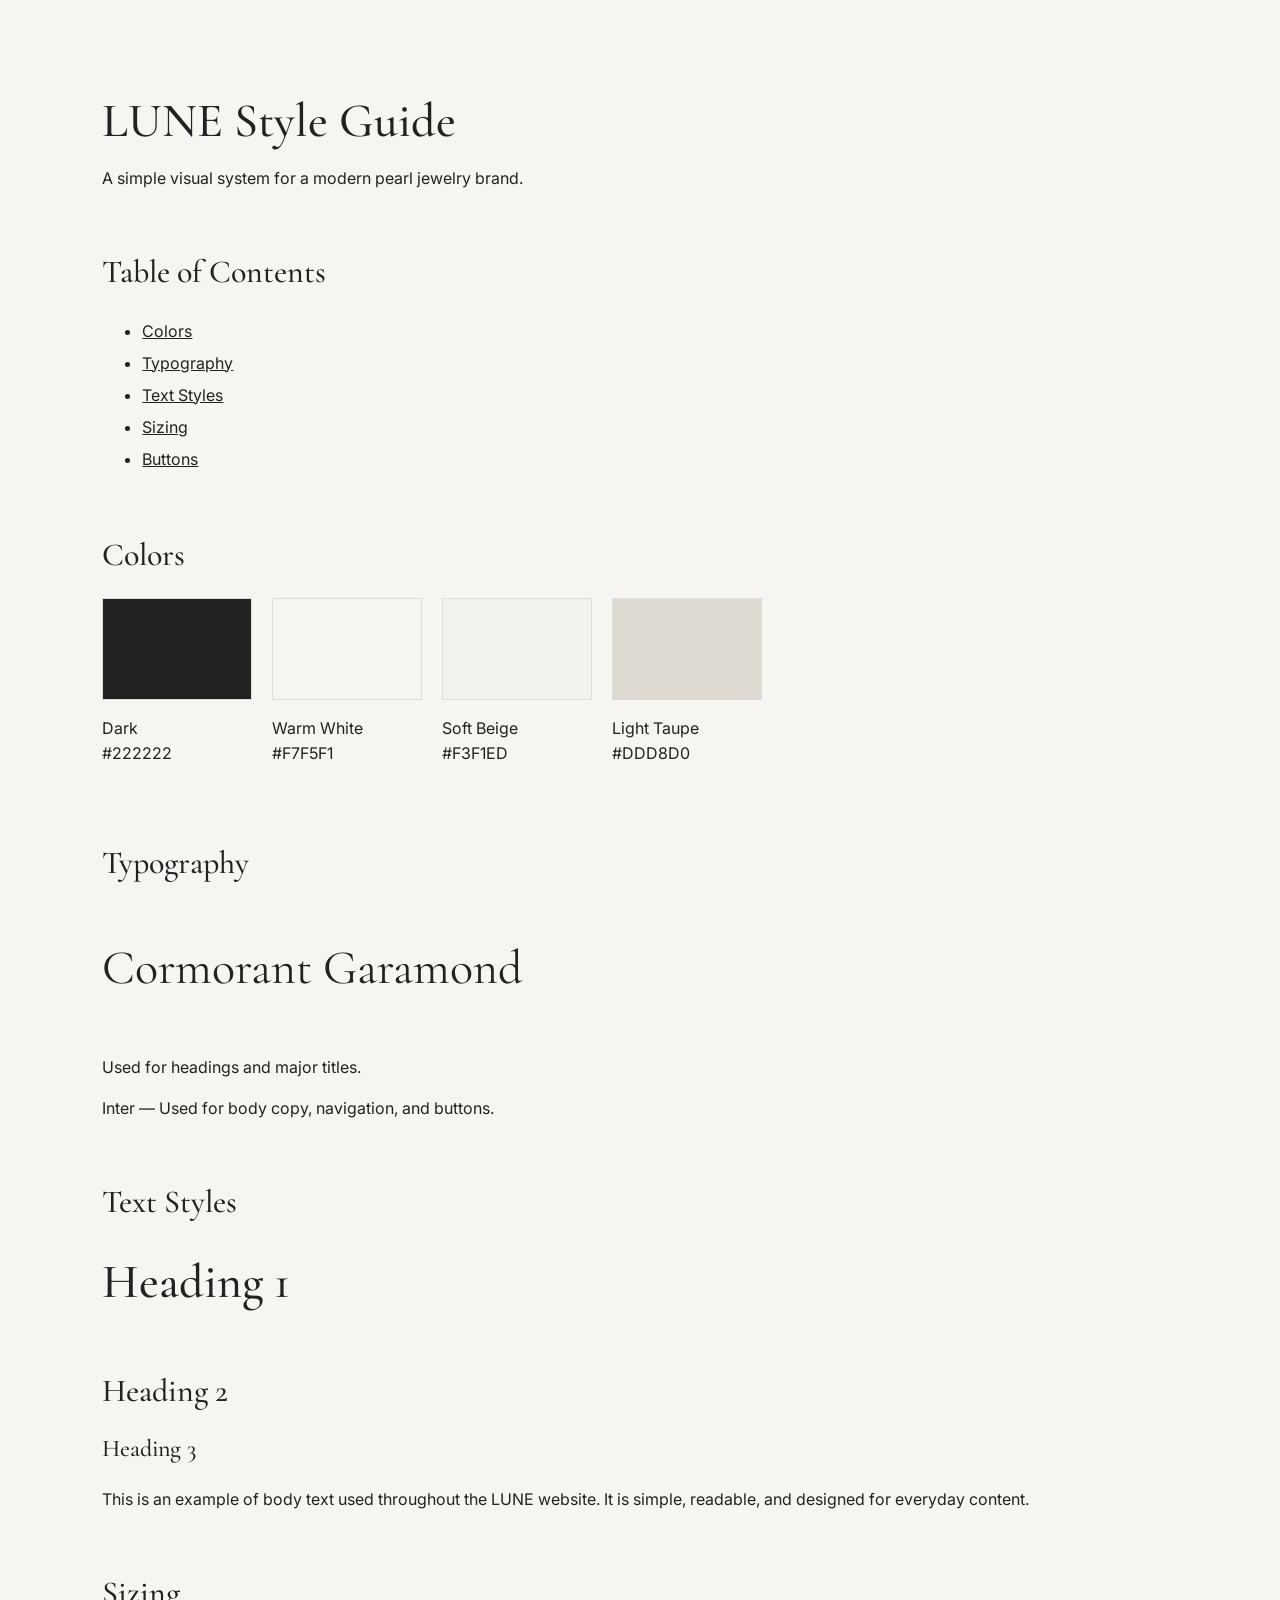
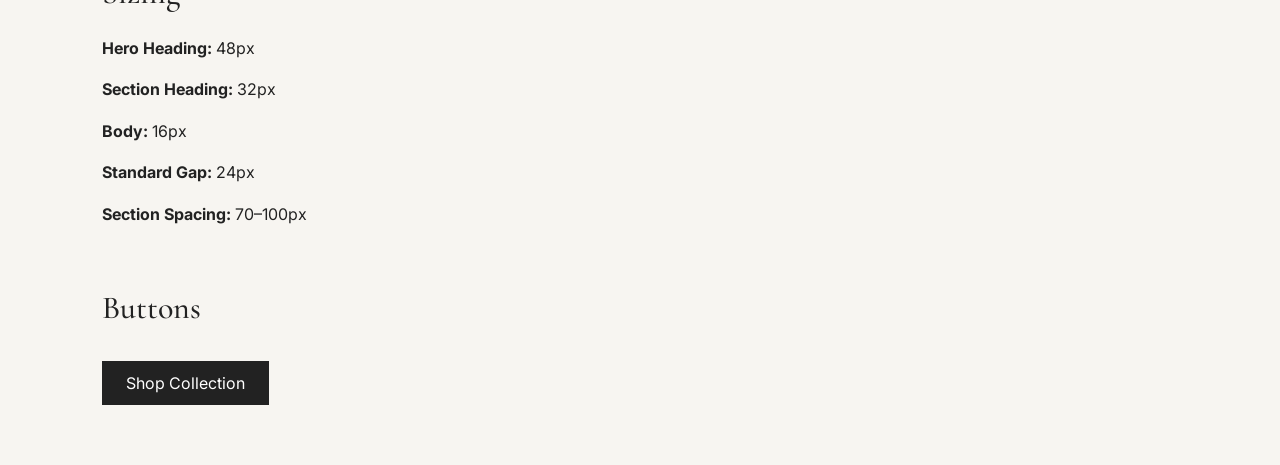
==== vera.liu/style-guide/index.html @ 32836387 "Update Module 4 style guide" ====
<!DOCTYPE html>
<html lang="en">

<head>
    <meta charset="UTF-8">
    <meta name="viewport" content="width=device-width, initial-scale=1.0">

    <title>LUNE Style Guide</title>

    <link rel="preconnect" href="https://fonts.googleapis.com">
    <link rel="preconnect" href="https://fonts.gstatic.com" crossorigin>
    <link href="https://fonts.googleapis.com/css2?family=Cormorant+Garamond:wght@500;600&family=Inter:wght@400;500;600&display=swap" rel="stylesheet">

    <style>

        body {
            margin: 0;
            padding: 60px 8%;
            font-family: "Inter", sans-serif;
            color: #222;
            background: #f7f5f1;
        }

        h1,
        h2,
        h3 {
            font-family: "Cormorant Garamond", serif;
            font-weight: 500;
        }

        h1 {
            font-size: 48px;
            margin-bottom: 10px;
        }

        h2 {
            font-size: 32px;
            margin-top: 60px;
            margin-bottom: 24px;
        }

        h3 {
            font-size: 24px;
        }

        p {
            font-size: 16px;
            line-height: 1.6;
        }

        a {
            color: #222;
        }

        .toc {
            line-height: 2;
        }

        .color-row {
            display: flex;
            gap: 20px;
            flex-wrap: wrap;
        }

        .color-box {
            width: 150px;
        }

        .swatch {
            height: 100px;
            border: 1px solid #ddd;
        }

        .dark {
            background: #222222;
        }

        .warm-white {
            background: #f7f5f1;
        }

        .soft-beige {
            background: #f3f1ed;
        }

        .taupe {
            background: #ddd8d0;
        }

        .sample-heading {
            font-family: "Cormorant Garamond", serif;
            font-size: 48px;
        }

        .sample-body {
            font-family: "Inter", sans-serif;
            font-size: 16px;
        }

        .button {
            display: inline-block;
            margin-top: 10px;
            padding: 12px 24px;
            background: #222;
            color: white;
            text-decoration: none;
        }

    </style>
</head>

<body>

    <h1>LUNE Style Guide</h1>
    <p>A simple visual system for a modern pearl jewelry brand.</p>


    <h2>Table of Contents</h2>

    <ul class="toc">
        <li><a href="#colors">Colors</a></li>
        <li><a href="#typography">Typography</a></li>
        <li><a href="#text">Text Styles</a></li>
        <li><a href="#sizing">Sizing</a></li>
        <li><a href="#buttons">Buttons</a></li>
    </ul>


    <h2 id="colors">Colors</h2>

    <div class="color-row">

        <div class="color-box">
            <div class="swatch dark"></div>
            <p>Dark<br>#222222</p>
        </div>

        <div class="color-box">
            <div class="swatch warm-white"></div>
            <p>Warm White<br>#F7F5F1</p>
        </div>

        <div class="color-box">
            <div class="swatch soft-beige"></div>
            <p>Soft Beige<br>#F3F1ED</p>
        </div>

        <div class="color-box">
            <div class="swatch taupe"></div>
            <p>Light Taupe<br>#DDD8D0</p>
        </div>

    </div>


    <h2 id="typography">Typography</h2>

    <p class="sample-heading">Cormorant Garamond</p>
    <p>Used for headings and major titles.</p>

    <p class="sample-body">
        Inter — Used for body copy, navigation, and buttons.
    </p>


    <h2 id="text">Text Styles</h2>

    <h1>Heading 1</h1>
    <h2>Heading 2</h2>
    <h3>Heading 3</h3>

    <p>
        This is an example of body text used throughout the LUNE website.
        It is simple, readable, and designed for everyday content.
    </p>


    <h2 id="sizing">Sizing</h2>

    <p><strong>Hero Heading:</strong> 48px</p>
    <p><strong>Section Heading:</strong> 32px</p>
    <p><strong>Body:</strong> 16px</p>
    <p><strong>Standard Gap:</strong> 24px</p>
    <p><strong>Section Spacing:</strong> 70–100px</p>


    <h2 id="buttons">Buttons</h2>

    <a href="#" class="button">Shop Collection</a>


</body>

</html>
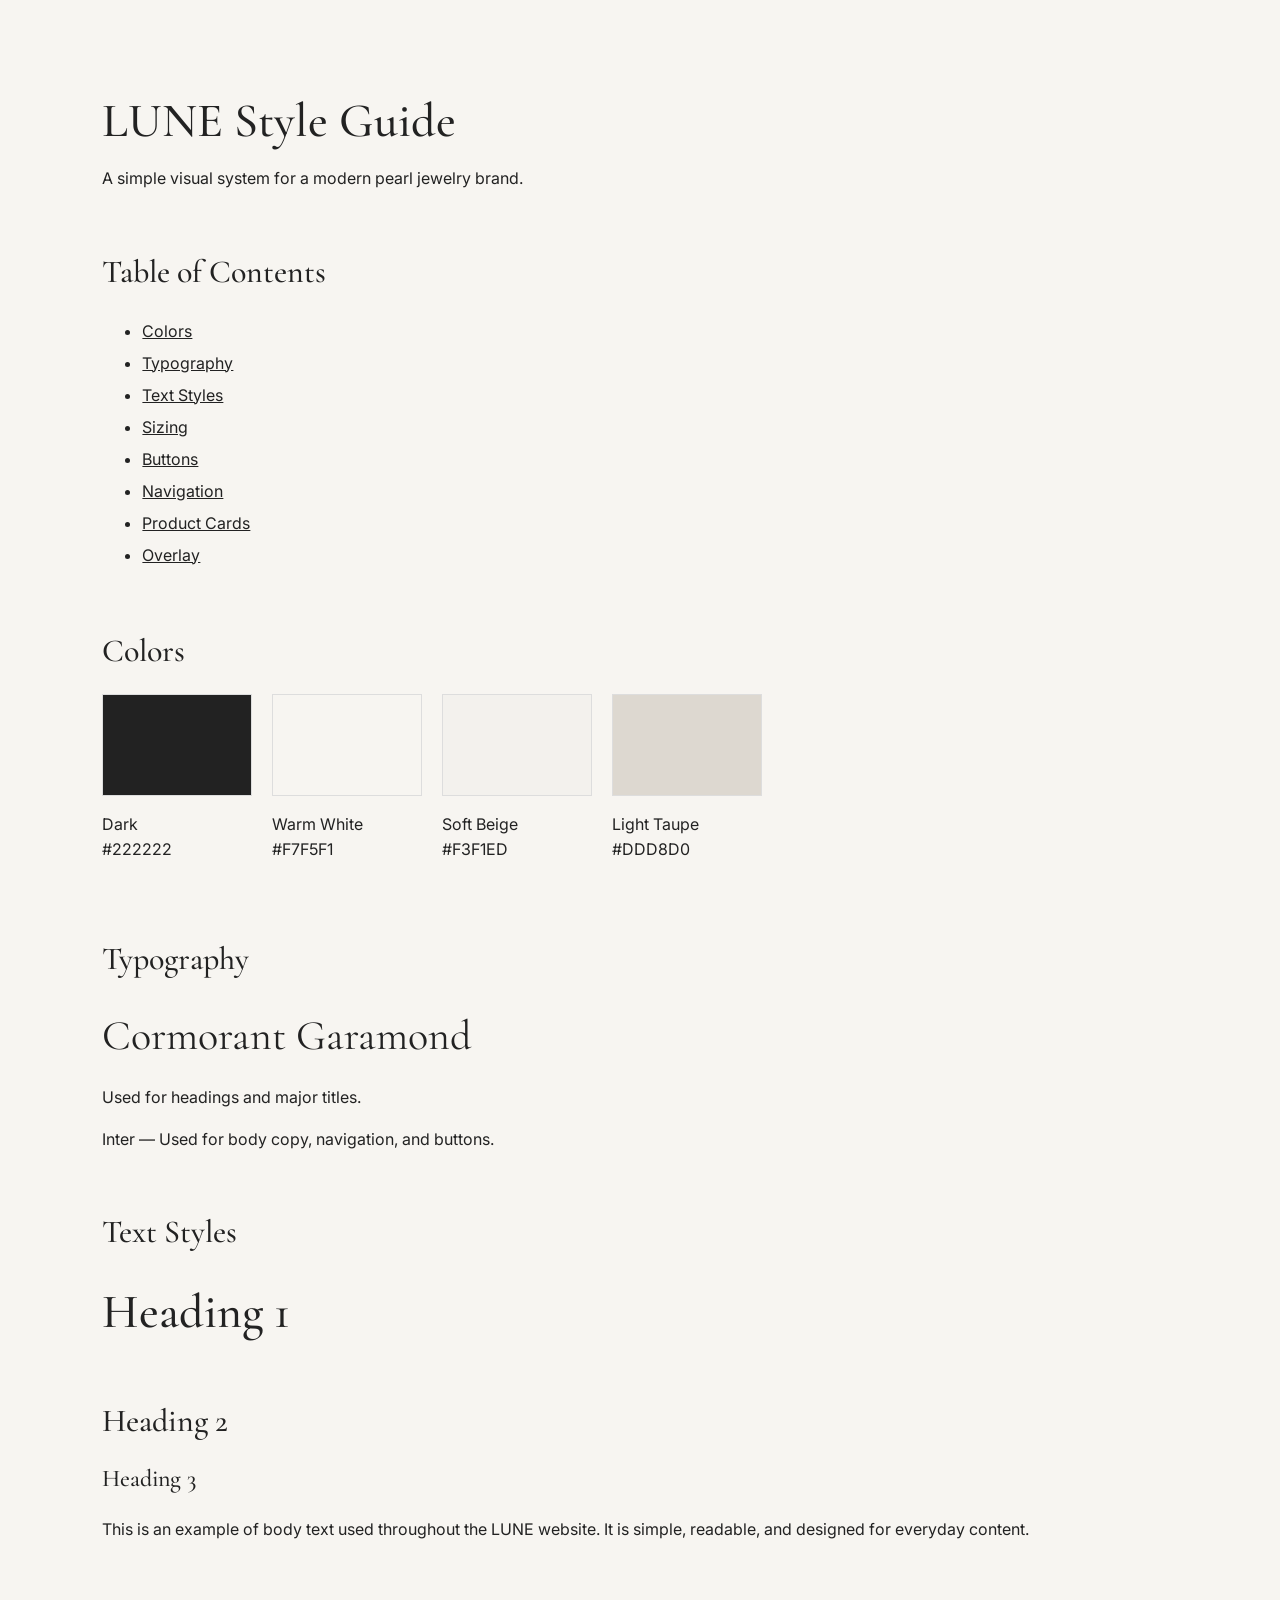
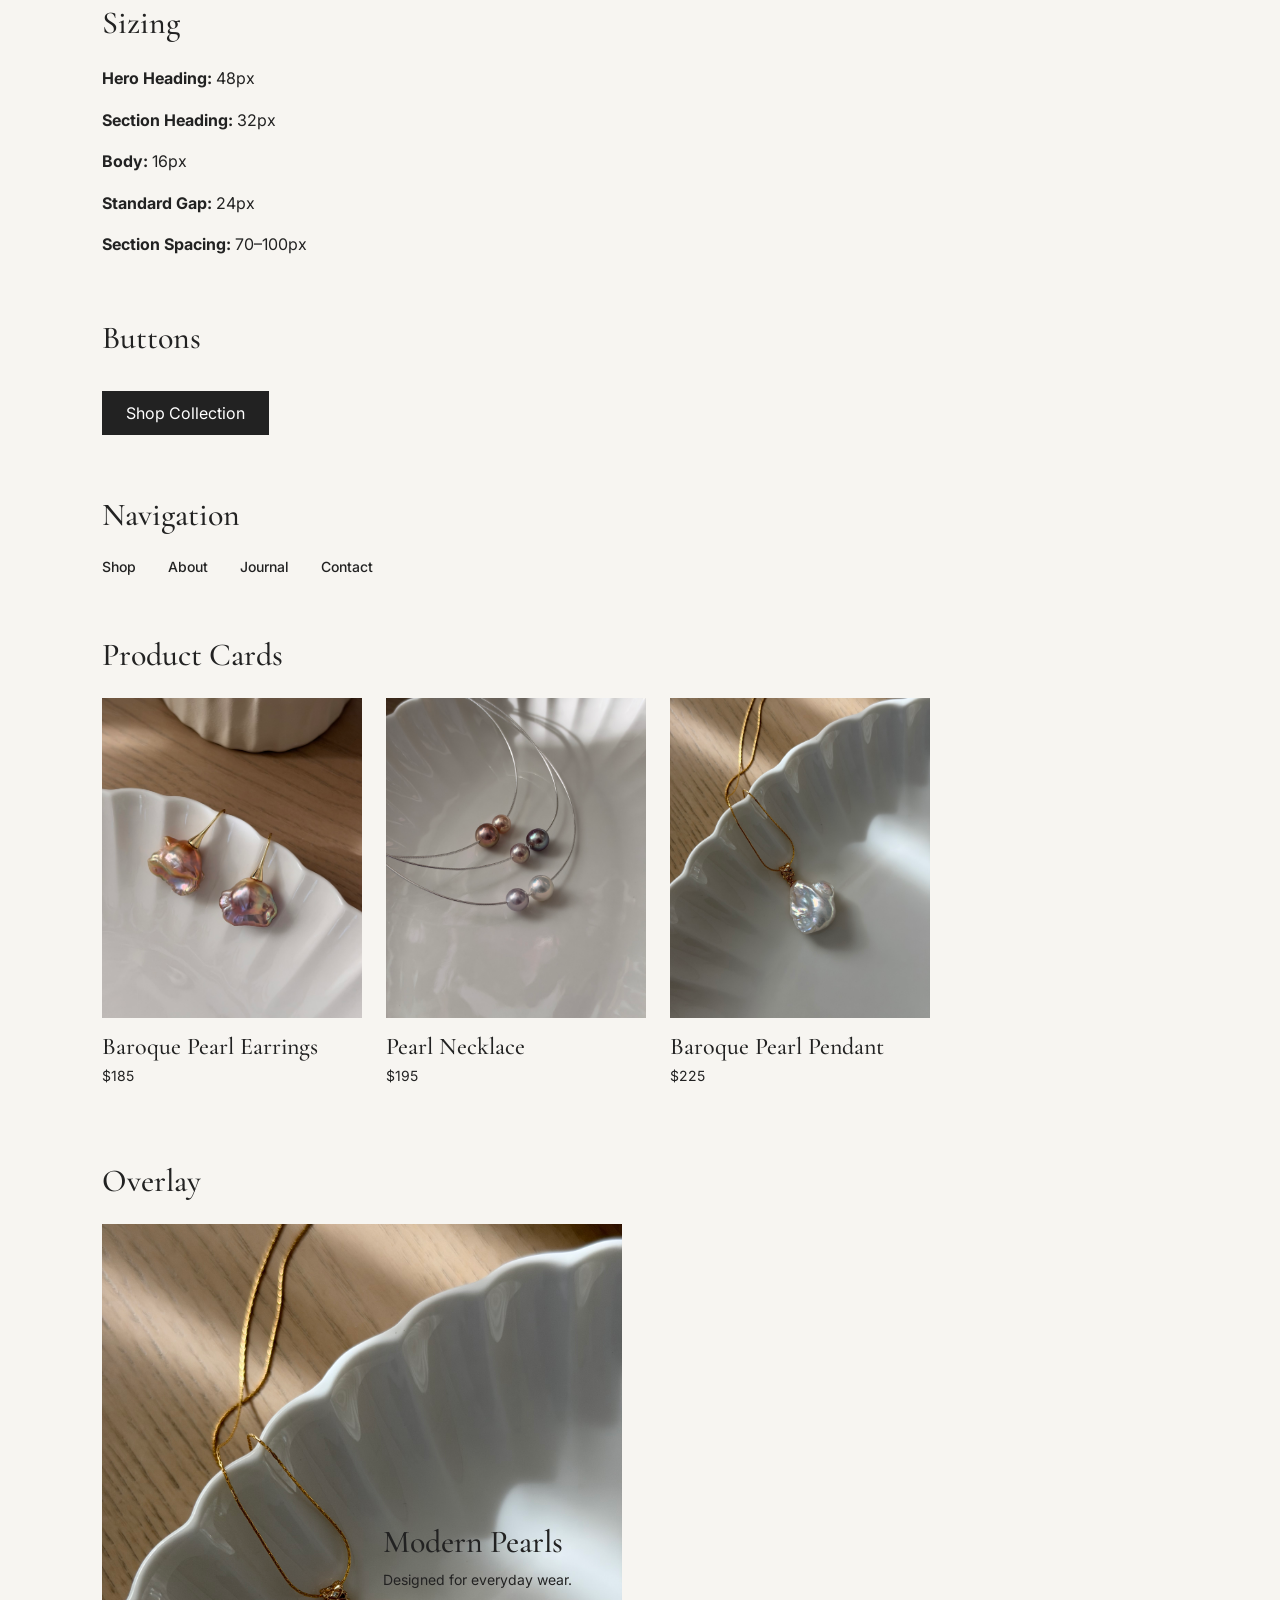
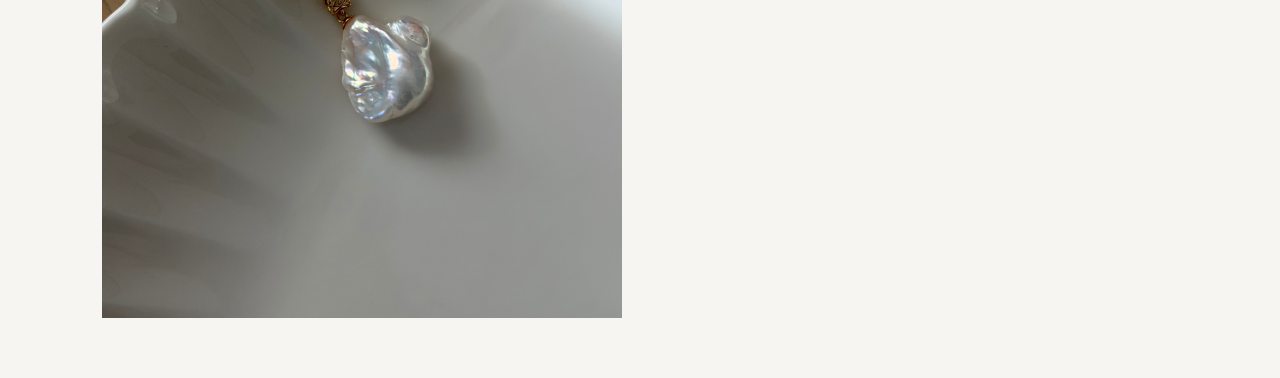
==== commit a8102b6e: "Update style guide with navigation, product cards, and overlay" ====
--- a/vera.liu/style-guide/index.html
+++ b/vera.liu/style-guide/index.html
@@ -52,9 +52,15 @@
             color: #222;
         }
 
+
+        /* TABLE OF CONTENTS */
+
         .toc {
             line-height: 2;
         }
+
+
+        /* COLORS */
 
         .color-row {
             display: flex;
@@ -87,15 +93,23 @@
             background: #ddd8d0;
         }
 
+
+        /* TYPOGRAPHY */
+
         .sample-heading {
             font-family: "Cormorant Garamond", serif;
-            font-size: 48px;
+            font-size: 42px;
+            margin-top: 0;
+            margin-bottom: 12px;
         }
 
         .sample-body {
             font-family: "Inter", sans-serif;
             font-size: 16px;
         }
+
+
+        /* BUTTONS */
 
         .button {
             display: inline-block;
@@ -106,14 +120,104 @@
             text-decoration: none;
         }
 
+
+        /* NAVIGATION */
+
+        .nav-sample {
+            display: flex;
+            gap: 32px;
+        }
+
+        .nav-sample a {
+            font-size: 14px;
+            font-weight: 500;
+            text-decoration: none;
+        }
+
+        .nav-sample a:hover {
+            text-decoration: underline;
+        }
+
+
+        /* PRODUCT CARDS */
+
+        .product-row {
+            display: flex;
+            gap: 24px;
+            flex-wrap: wrap;
+        }
+
+        .product-card {
+            width: 260px;
+        }
+
+        .product-card img {
+            width: 100%;
+            height: 320px;
+            object-fit: cover;
+            display: block;
+        }
+
+        .product-card h3 {
+            margin-top: 14px;
+            margin-bottom: 4px;
+        }
+
+        .product-card p {
+            margin-top: 0;
+            font-size: 14px;
+        }
+
+
+        /* OVERLAY */
+
+        .overlay-sample {
+            position: relative;
+            width: 520px;
+            max-width: 100%;
+        }
+
+        .overlay-sample img {
+            width: 100%;
+            display: block;
+        }
+
+        .overlay-text {
+            position: absolute;
+            top: 48%;
+            right: 8%;
+            transform: translateY(-50%);
+            width: 38%;
+            text-align: left;
+            color: #222222;
+        }
+
+        .overlay-text h3 {
+            font-size: 32px;
+            margin: 0 0 8px;
+            color: #222222;
+        }
+
+        .overlay-text p {
+            margin: 0;
+            font-size: 14px;
+            color: #222222;
+        }
+
     </style>
 </head>
 
+
 <body>
 
     <h1>LUNE Style Guide</h1>
-    <p>A simple visual system for a modern pearl jewelry brand.</p>
-
+
+    <p>
+        A simple visual system for a modern pearl jewelry brand.
+    </p>
+
+
+    <!-- TABLE OF CONTENTS -->
 
     <h2>Table of Contents</h2>
 
@@ -123,8 +227,13 @@
         <li><a href="#text">Text Styles</a></li>
         <li><a href="#sizing">Sizing</a></li>
         <li><a href="#buttons">Buttons</a></li>
+        <li><a href="#navigation">Navigation</a></li>
+        <li><a href="#product-cards">Product Cards</a></li>
+        <li><a href="#overlay">Overlay</a></li>
     </ul>
 
+
+    <!-- COLORS -->
 
     <h2 id="colors">Colors</h2>
 
@@ -153,20 +262,31 @@
     </div>
 
 
+    <!-- TYPOGRAPHY -->
+
     <h2 id="typography">Typography</h2>
 
-    <p class="sample-heading">Cormorant Garamond</p>
-    <p>Used for headings and major titles.</p>
+    <p class="sample-heading">
+        Cormorant Garamond
+    </p>
+
+    <p>
+        Used for headings and major titles.
+    </p>
 
     <p class="sample-body">
         Inter — Used for body copy, navigation, and buttons.
     </p>
 
 
+    <!-- TEXT STYLES -->
+
     <h2 id="text">Text Styles</h2>
 
     <h1>Heading 1</h1>
+
     <h2>Heading 2</h2>
+
     <h3>Heading 3</h3>
 
     <p>
@@ -175,18 +295,150 @@
     </p>
 
 
+    <!-- SIZING -->
+
     <h2 id="sizing">Sizing</h2>
 
-    <p><strong>Hero Heading:</strong> 48px</p>
-    <p><strong>Section Heading:</strong> 32px</p>
-    <p><strong>Body:</strong> 16px</p>
-    <p><strong>Standard Gap:</strong> 24px</p>
-    <p><strong>Section Spacing:</strong> 70–100px</p>
-
+    <p>
+        <strong>Hero Heading:</strong> 48px
+    </p>
+
+    <p>
+        <strong>Section Heading:</strong> 32px
+    </p>
+
+    <p>
+        <strong>Body:</strong> 16px
+    </p>
+
+    <p>
+        <strong>Standard Gap:</strong> 24px
+    </p>
+
+    <p>
+        <strong>Section Spacing:</strong> 70–100px
+    </p>
+
+
+    <!-- BUTTONS -->
 
     <h2 id="buttons">Buttons</h2>
 
-    <a href="#" class="button">Shop Collection</a>
+    <a href="#" class="button">
+        Shop Collection
+    </a>
+
+
+    <!-- NAVIGATION -->
+
+    <h2 id="navigation">Navigation</h2>
+
+    <div class="nav-sample">
+
+        <a href="#">Shop</a>
+
+        <a href="#">About</a>
+
+        <a href="#">Journal</a>
+
+        <a href="#">Contact</a>
+
+    </div>
+
+
+    <!-- PRODUCT CARDS -->
+
+    <h2 id="product-cards">Product Cards</h2>
+
+    <div class="product-row">
+
+
+        <!-- PRODUCT 1 -->
+
+        <div class="product-card">
+
+            <img
+                src="images/earrings.jpg"
+                alt="Baroque pearl earrings"
+            >
+
+            <h3>
+                Baroque Pearl Earrings
+            </h3>
+
+            <p>
+                $185
+            </p>
+
+        </div>
+
+
+        <!-- PRODUCT 2 -->
+
+        <div class="product-card">
+
+            <img
+                src="images/necklace.jpg"
+                alt="Pearl necklace"
+            >
+
+            <h3>
+                Pearl Necklace
+            </h3>
+
+            <p>
+                $195
+            </p>
+
+        </div>
+
+
+        <!-- PRODUCT 3 -->
+
+        <div class="product-card">
+
+            <img
+                src="images/pendant.jpg"
+                alt="Baroque pearl pendant"
+            >
+
+            <h3>
+                Baroque Pearl Pendant
+            </h3>
+
+            <p>
+                $225
+            </p>
+
+        </div>
+
+    </div>
+
+
+    <!-- OVERLAY -->
+
+    <h2 id="overlay">Overlay</h2>
+
+    <div class="overlay-sample">
+
+        <img
+            src="images/pendant.jpg"
+            alt="Baroque pearl pendant"
+        >
+
+        <div class="overlay-text">
+
+            <h3>
+                Modern Pearls
+            </h3>
+
+            <p>
+                Designed for everyday wear.
+            </p>
+
+        </div>
+
+    </div>
 
 
 </body>
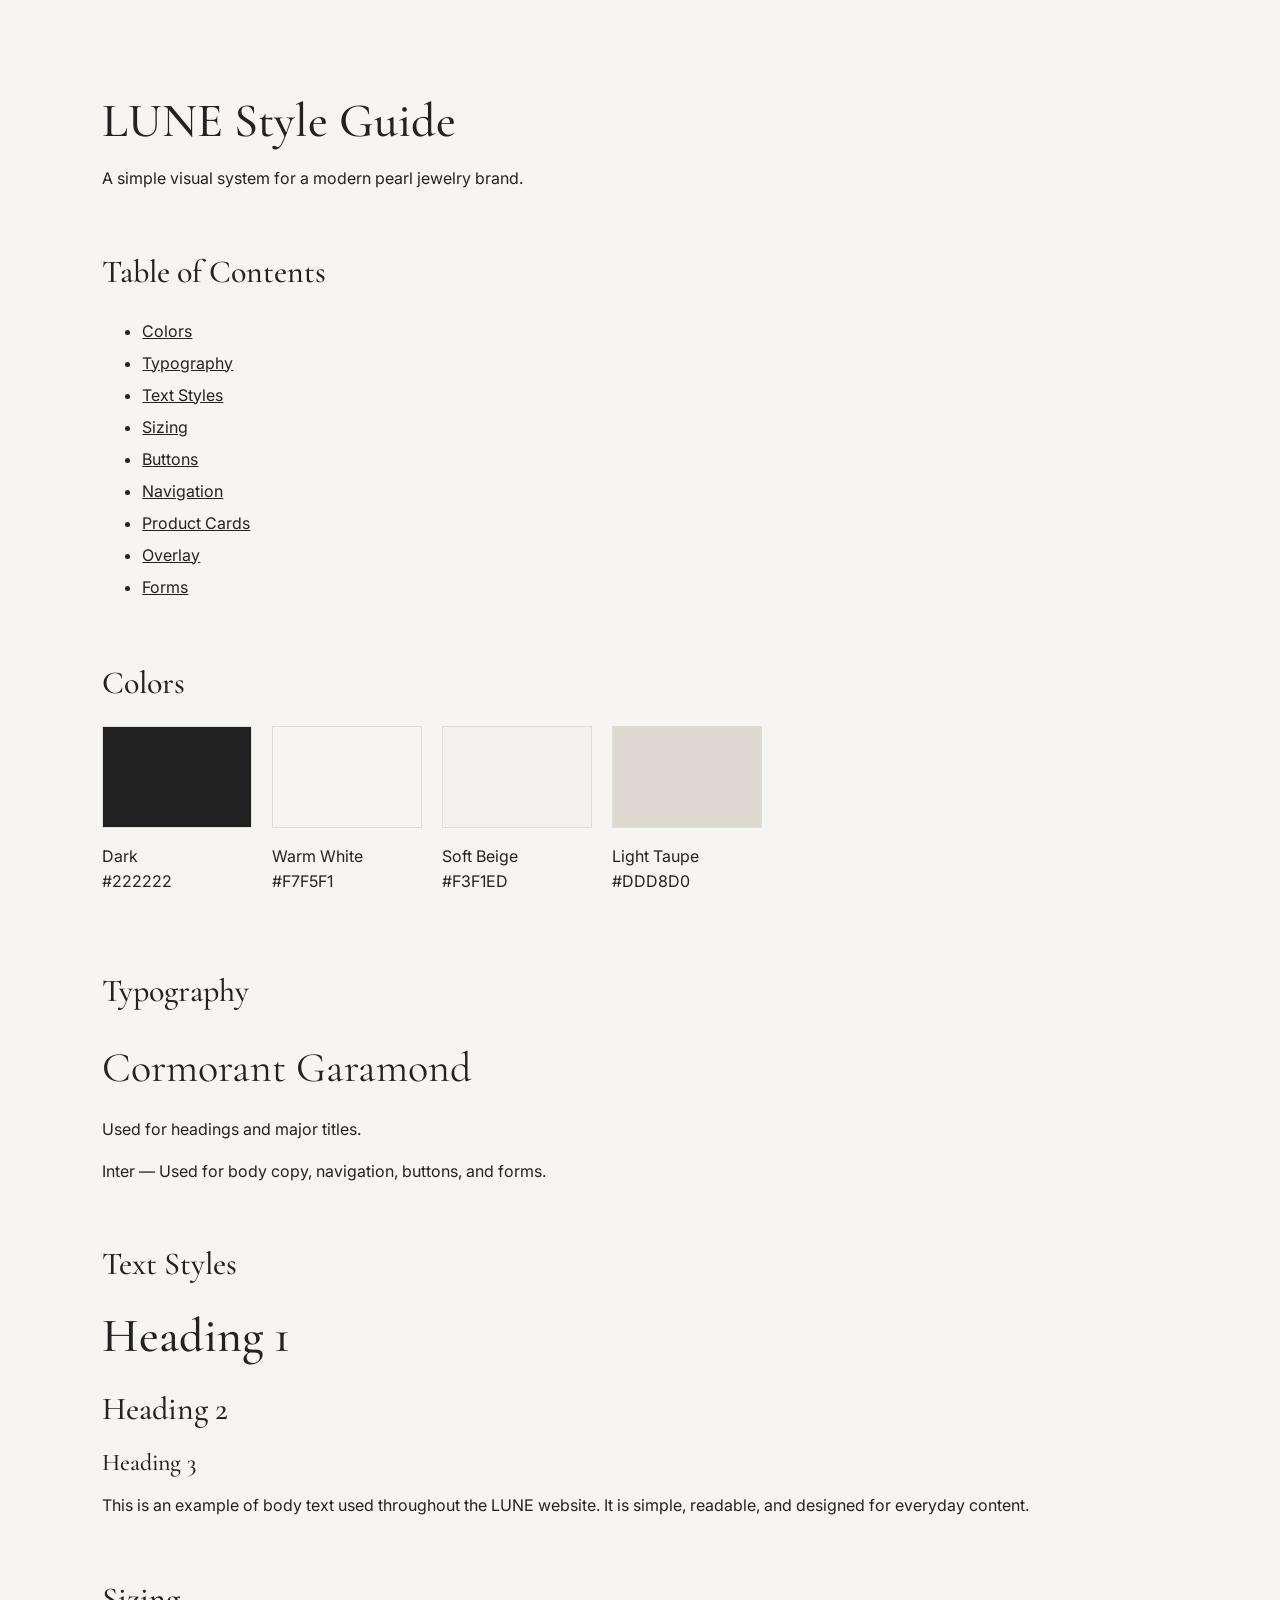
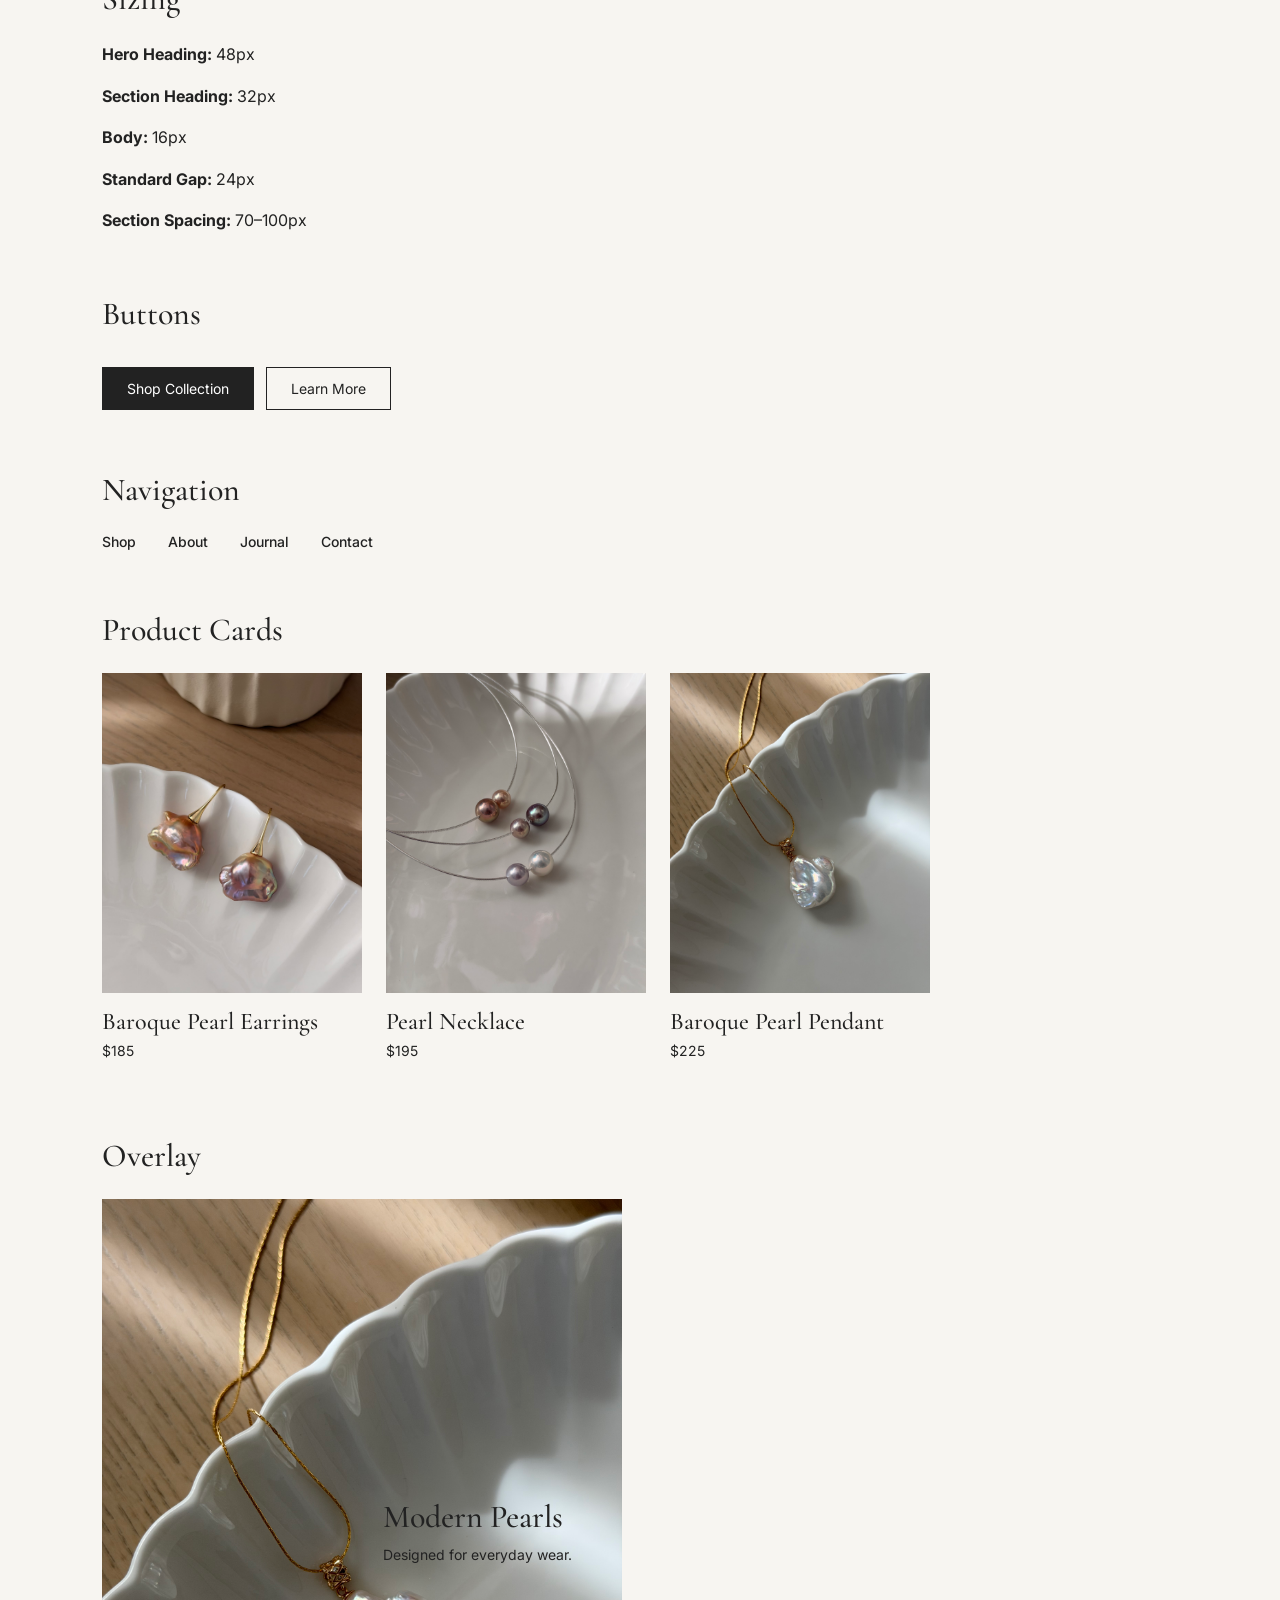
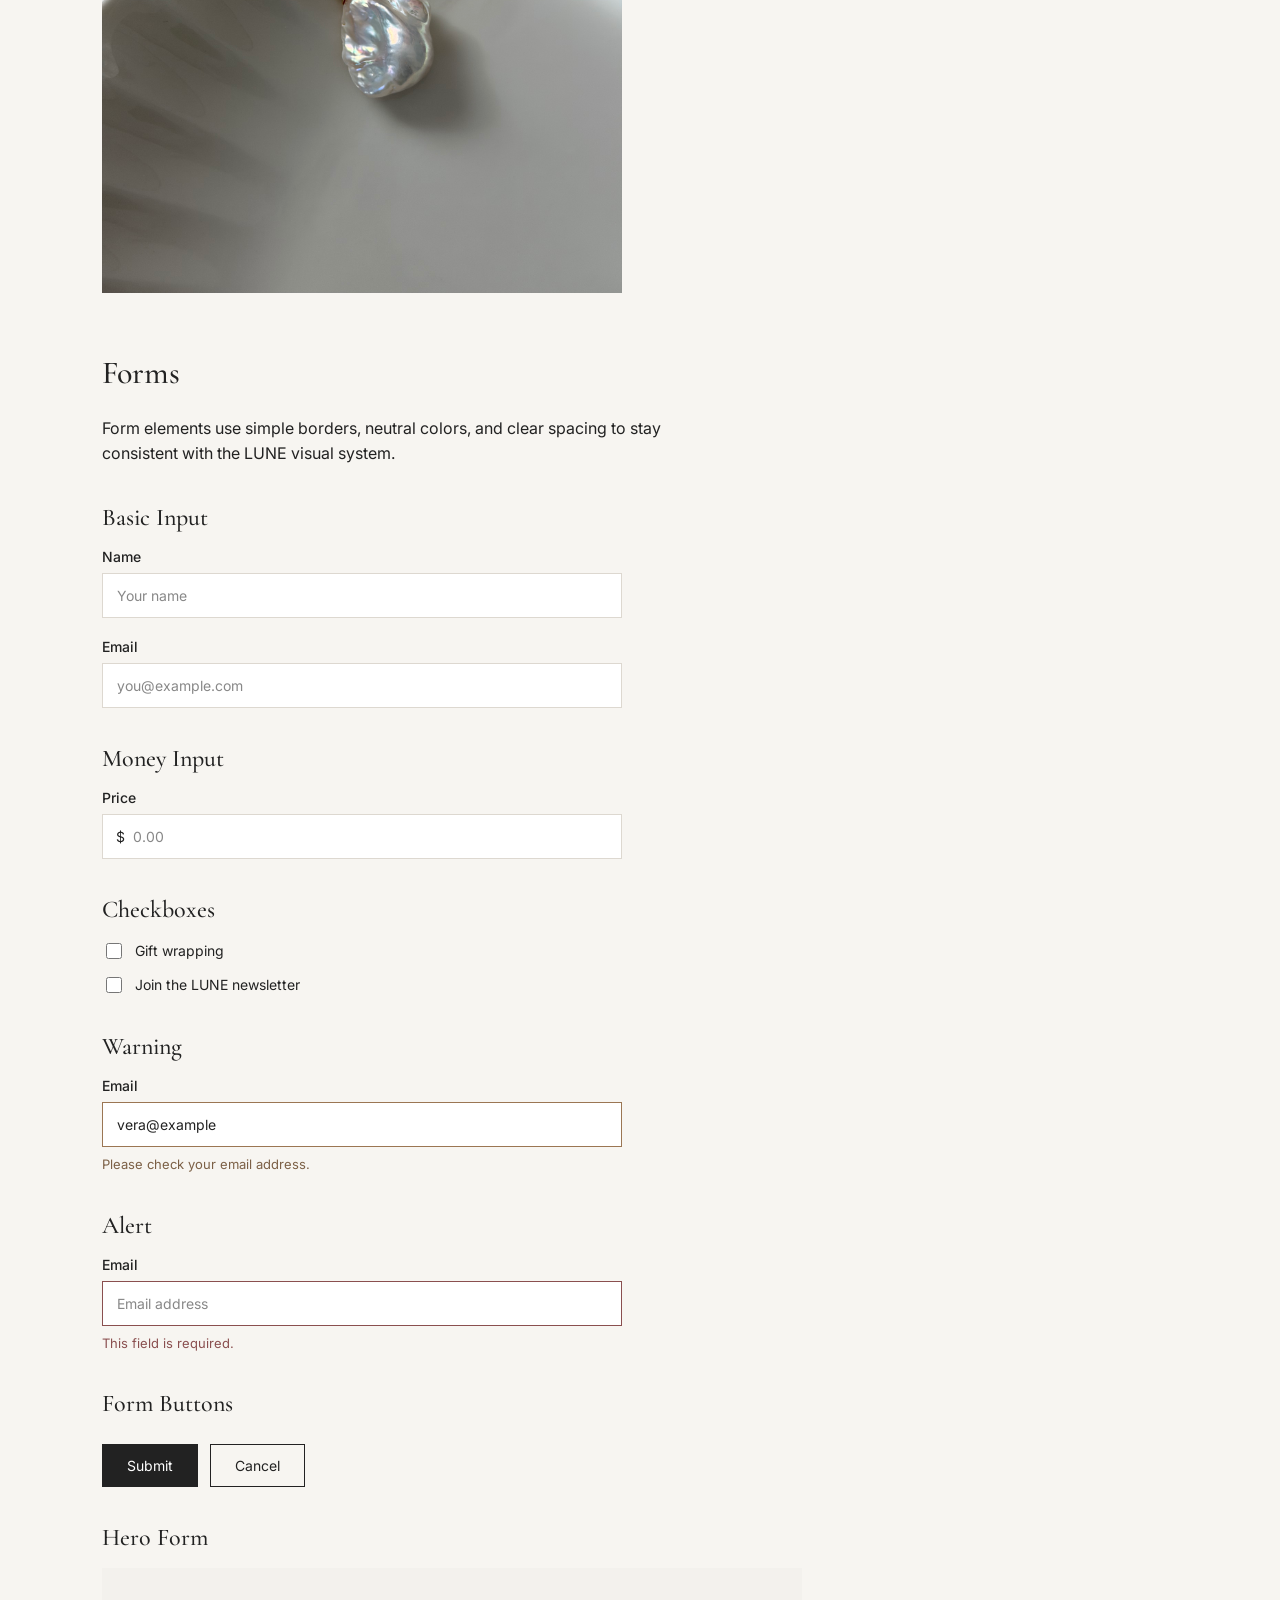
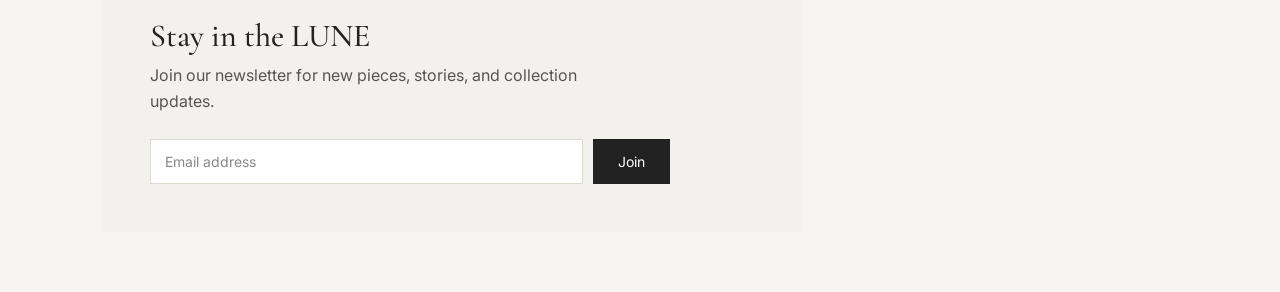
==== commit 653026b8: "Add form elements and states to style guide" ====
--- a/vera.liu/style-guide/index.html
+++ b/vera.liu/style-guide/index.html
@@ -109,15 +109,44 @@
         }
 
 
+        /* TEXT STYLE SAMPLES */
+
+        .text-style-samples h1 {
+            margin: 0 0 24px;
+        }
+
+        .text-style-samples h2 {
+            margin: 0 0 20px;
+        }
+
+        .text-style-samples h3 {
+            margin: 0 0 16px;
+        }
+
+        .text-style-samples p {
+            margin: 0;
+        }
+
+
         /* BUTTONS */
 
         .button {
             display: inline-block;
+            padding: 12px 24px;
             margin-top: 10px;
-            padding: 12px 24px;
+            margin-right: 8px;
             background: #222;
-            color: white;
+            color: #fff;
+            border: 1px solid #222;
             text-decoration: none;
+            font-family: "Inter", sans-serif;
+            font-size: 14px;
+            cursor: pointer;
+        }
+
+        .button-secondary {
+            background: transparent;
+            color: #222;
         }
 
 
@@ -126,6 +155,7 @@
         .nav-sample {
             display: flex;
             gap: 32px;
+            flex-wrap: wrap;
         }
 
         .nav-sample a {
@@ -189,19 +219,184 @@
             transform: translateY(-50%);
             width: 38%;
             text-align: left;
-            color: #222222;
+            color: #222;
         }
 
         .overlay-text h3 {
             font-size: 32px;
             margin: 0 0 8px;
-            color: #222222;
         }
 
         .overlay-text p {
             margin: 0;
             font-size: 14px;
-            color: #222222;
+        }
+
+
+        /* FORMS */
+
+        .form-intro {
+            max-width: 620px;
+            margin-bottom: 36px;
+        }
+
+        .form-example {
+            width: 520px;
+            max-width: 100%;
+            margin-bottom: 36px;
+        }
+
+        .form-subheading {
+            margin-top: 36px;
+            margin-bottom: 16px;
+        }
+
+        .form-group {
+            margin-bottom: 20px;
+        }
+
+        .form-group label {
+            display: block;
+            margin-bottom: 8px;
+            font-size: 14px;
+            font-weight: 500;
+        }
+
+        .form-input {
+            width: 100%;
+            box-sizing: border-box;
+            padding: 13px 14px;
+            border: 1px solid #ddd8d0;
+            background: #fff;
+            color: #222;
+            font-family: "Inter", sans-serif;
+            font-size: 14px;
+        }
+
+        .form-input:focus {
+            outline: none;
+            border-color: #222;
+        }
+
+        .form-input::placeholder {
+            color: #888;
+        }
+
+
+        /* MONEY */
+
+        .money-field {
+            position: relative;
+        }
+
+        .money-field span {
+            position: absolute;
+            left: 14px;
+            top: 50%;
+            transform: translateY(-50%);
+            font-size: 14px;
+        }
+
+        .money-field .form-input {
+            padding-left: 30px;
+        }
+
+
+        /* CHECKBOXES */
+
+        .checkbox-row {
+            display: flex;
+            align-items: center;
+            gap: 10px;
+            margin-bottom: 12px;
+            font-size: 14px;
+        }
+
+        .checkbox-row input {
+            width: 16px;
+            height: 16px;
+            accent-color: #222;
+        }
+
+
+        /* WARNING + ALERT */
+
+        .input-warning {
+            border-color: #9b7653;
+        }
+
+        .input-alert {
+            border-color: #8a4f4f;
+        }
+
+        .message {
+            margin-top: 7px;
+            margin-bottom: 0;
+            font-size: 13px;
+        }
+
+        .warning-text {
+            color: #7c6046;
+        }
+
+        .alert-text {
+            color: #8a4f4f;
+        }
+
+
+        /* HERO FORM */
+
+        .hero-form {
+            width: 700px;
+            max-width: 100%;
+            box-sizing: border-box;
+            padding: 48px;
+            background: #f3f1ed;
+        }
+
+        .hero-form h3 {
+            margin: 0 0 8px;
+            font-size: 32px;
+        }
+
+        .hero-form p {
+            max-width: 480px;
+            margin: 0 0 24px;
+            color: #555;
+        }
+
+        .hero-input-row {
+            display: flex;
+            gap: 10px;
+            max-width: 520px;
+        }
+
+        .hero-input-row .form-input {
+            flex: 1;
+        }
+
+        .hero-input-row .button {
+            margin: 0;
+            white-space: nowrap;
+        }
+
+
+        /* RESPONSIVE */
+
+        @media (max-width: 600px) {
+
+            body {
+                padding: 40px 6%;
+            }
+
+            .hero-input-row {
+                flex-direction: column;
+            }
+
+            .hero-form {
+                padding: 32px 24px;
+            }
+
         }
 
     </style>
@@ -216,8 +411,6 @@
         A simple visual system for a modern pearl jewelry brand.
     </p>
 
-
-    <!-- TABLE OF CONTENTS -->
 
     <h2>Table of Contents</h2>
 
@@ -230,10 +423,9 @@
         <li><a href="#navigation">Navigation</a></li>
         <li><a href="#product-cards">Product Cards</a></li>
         <li><a href="#overlay">Overlay</a></li>
+        <li><a href="#forms">Forms</a></li>
     </ul>
 
-
-    <!-- COLORS -->
 
     <h2 id="colors">Colors</h2>
 
@@ -262,8 +454,6 @@
     </div>
 
 
-    <!-- TYPOGRAPHY -->
-
     <h2 id="typography">Typography</h2>
 
     <p class="sample-heading">
@@ -275,52 +465,36 @@
     </p>
 
     <p class="sample-body">
-        Inter — Used for body copy, navigation, and buttons.
+        Inter — Used for body copy, navigation, buttons, and forms.
     </p>
 
 
-    <!-- TEXT STYLES -->
-
     <h2 id="text">Text Styles</h2>
 
-    <h1>Heading 1</h1>
-
-    <h2>Heading 2</h2>
-
-    <h3>Heading 3</h3>
-
-    <p>
-        This is an example of body text used throughout the LUNE website.
-        It is simple, readable, and designed for everyday content.
-    </p>
-
-
-    <!-- SIZING -->
+    <div class="text-style-samples">
+
+        <h1>Heading 1</h1>
+
+        <h2>Heading 2</h2>
+
+        <h3>Heading 3</h3>
+
+        <p>
+            This is an example of body text used throughout the LUNE website.
+            It is simple, readable, and designed for everyday content.
+        </p>
+
+    </div>
+
 
     <h2 id="sizing">Sizing</h2>
 
-    <p>
-        <strong>Hero Heading:</strong> 48px
-    </p>
-
-    <p>
-        <strong>Section Heading:</strong> 32px
-    </p>
-
-    <p>
-        <strong>Body:</strong> 16px
-    </p>
-
-    <p>
-        <strong>Standard Gap:</strong> 24px
-    </p>
-
-    <p>
-        <strong>Section Spacing:</strong> 70–100px
-    </p>
-
-
-    <!-- BUTTONS -->
+    <p><strong>Hero Heading:</strong> 48px</p>
+    <p><strong>Section Heading:</strong> 32px</p>
+    <p><strong>Body:</strong> 16px</p>
+    <p><strong>Standard Gap:</strong> 24px</p>
+    <p><strong>Section Spacing:</strong> 70–100px</p>
+
 
     <h2 id="buttons">Buttons</h2>
 
@@ -328,32 +502,24 @@
         Shop Collection
     </a>
 
-
-    <!-- NAVIGATION -->
+    <a href="#" class="button button-secondary">
+        Learn More
+    </a>
+
 
     <h2 id="navigation">Navigation</h2>
 
     <div class="nav-sample">
-
         <a href="#">Shop</a>
-
         <a href="#">About</a>
-
         <a href="#">Journal</a>
-
         <a href="#">Contact</a>
-
-    </div>
-
-
-    <!-- PRODUCT CARDS -->
+    </div>
+
 
     <h2 id="product-cards">Product Cards</h2>
 
     <div class="product-row">
-
-
-        <!-- PRODUCT 1 -->
 
         <div class="product-card">
 
@@ -366,14 +532,10 @@
                 Baroque Pearl Earrings
             </h3>
 
-            <p>
-                $185
-            </p>
-
-        </div>
-
-
-        <!-- PRODUCT 2 -->
+            <p>$185</p>
+
+        </div>
+
 
         <div class="product-card">
 
@@ -386,14 +548,10 @@
                 Pearl Necklace
             </h3>
 
-            <p>
-                $195
-            </p>
-
-        </div>
-
-
-        <!-- PRODUCT 3 -->
+            <p>$195</p>
+
+        </div>
+
 
         <div class="product-card">
 
@@ -406,16 +564,12 @@
                 Baroque Pearl Pendant
             </h3>
 
-            <p>
-                $225
-            </p>
-
-        </div>
-
-    </div>
-
-
-    <!-- OVERLAY -->
+            <p>$225</p>
+
+        </div>
+
+    </div>
+
 
     <h2 id="overlay">Overlay</h2>
 
@@ -441,6 +595,227 @@
     </div>
 
 
+    <!-- FORMS -->
+
+
+    <h2 id="forms">Forms</h2>
+
+    <p class="form-intro">
+        Form elements use simple borders, neutral colors, and clear spacing
+        to stay consistent with the LUNE visual system.
+    </p>
+
+
+    <h3 class="form-subheading">
+        Basic Input
+    </h3>
+
+    <div class="form-example">
+
+        <div class="form-group">
+
+            <label for="name">
+                Name
+            </label>
+
+            <input
+                class="form-input"
+                type="text"
+                id="name"
+                placeholder="Your name"
+            >
+
+        </div>
+
+
+        <div class="form-group">
+
+            <label for="email">
+                Email
+            </label>
+
+            <input
+                class="form-input"
+                type="email"
+                id="email"
+                placeholder="you@example.com"
+            >
+
+        </div>
+
+    </div>
+
+
+    <h3 class="form-subheading">
+        Money Input
+    </h3>
+
+    <div class="form-example">
+
+        <div class="form-group">
+
+            <label for="price">
+                Price
+            </label>
+
+            <div class="money-field">
+
+                <span>$</span>
+
+                <input
+                    class="form-input"
+                    type="text"
+                    id="price"
+                    placeholder="0.00"
+                >
+
+            </div>
+
+        </div>
+
+    </div>
+
+
+    <h3 class="form-subheading">
+        Checkboxes
+    </h3>
+
+    <div class="form-example">
+
+        <label class="checkbox-row">
+
+            <input type="checkbox">
+
+            Gift wrapping
+
+        </label>
+
+
+        <label class="checkbox-row">
+
+            <input type="checkbox">
+
+            Join the LUNE newsletter
+
+        </label>
+
+    </div>
+
+
+    <h3 class="form-subheading">
+        Warning
+    </h3>
+
+    <div class="form-example">
+
+        <div class="form-group">
+
+            <label for="warning-email">
+                Email
+            </label>
+
+            <input
+                class="form-input input-warning"
+                type="email"
+                id="warning-email"
+                value="vera@example"
+            >
+
+            <p class="message warning-text">
+                Please check your email address.
+            </p>
+
+        </div>
+
+    </div>
+
+
+    <h3 class="form-subheading">
+        Alert
+    </h3>
+
+    <div class="form-example">
+
+        <div class="form-group">
+
+            <label for="required-email">
+                Email
+            </label>
+
+            <input
+                class="form-input input-alert"
+                type="email"
+                id="required-email"
+                placeholder="Email address"
+            >
+
+            <p class="message alert-text">
+                This field is required.
+            </p>
+
+        </div>
+
+    </div>
+
+
+    <h3 class="form-subheading">
+        Form Buttons
+    </h3>
+
+    <div class="form-example">
+
+        <button
+            class="button"
+            type="button"
+        >
+            Submit
+        </button>
+
+        <button
+            class="button button-secondary"
+            type="button"
+        >
+            Cancel
+        </button>
+
+    </div>
+
+
+    <h3 class="form-subheading">
+        Hero Form
+    </h3>
+
+    <div class="hero-form">
+
+        <h3>
+            Stay in the LUNE
+        </h3>
+
+        <p>
+            Join our newsletter for new pieces,
+            stories, and collection updates.
+        </p>
+
+        <div class="hero-input-row">
+
+            <input
+                class="form-input"
+                type="email"
+                placeholder="Email address"
+            >
+
+            <button
+                class="button"
+                type="button"
+            >
+                Join
+            </button>
+
+        </div>
+
+    </div>
+
+
 </body>
 
 </html>
